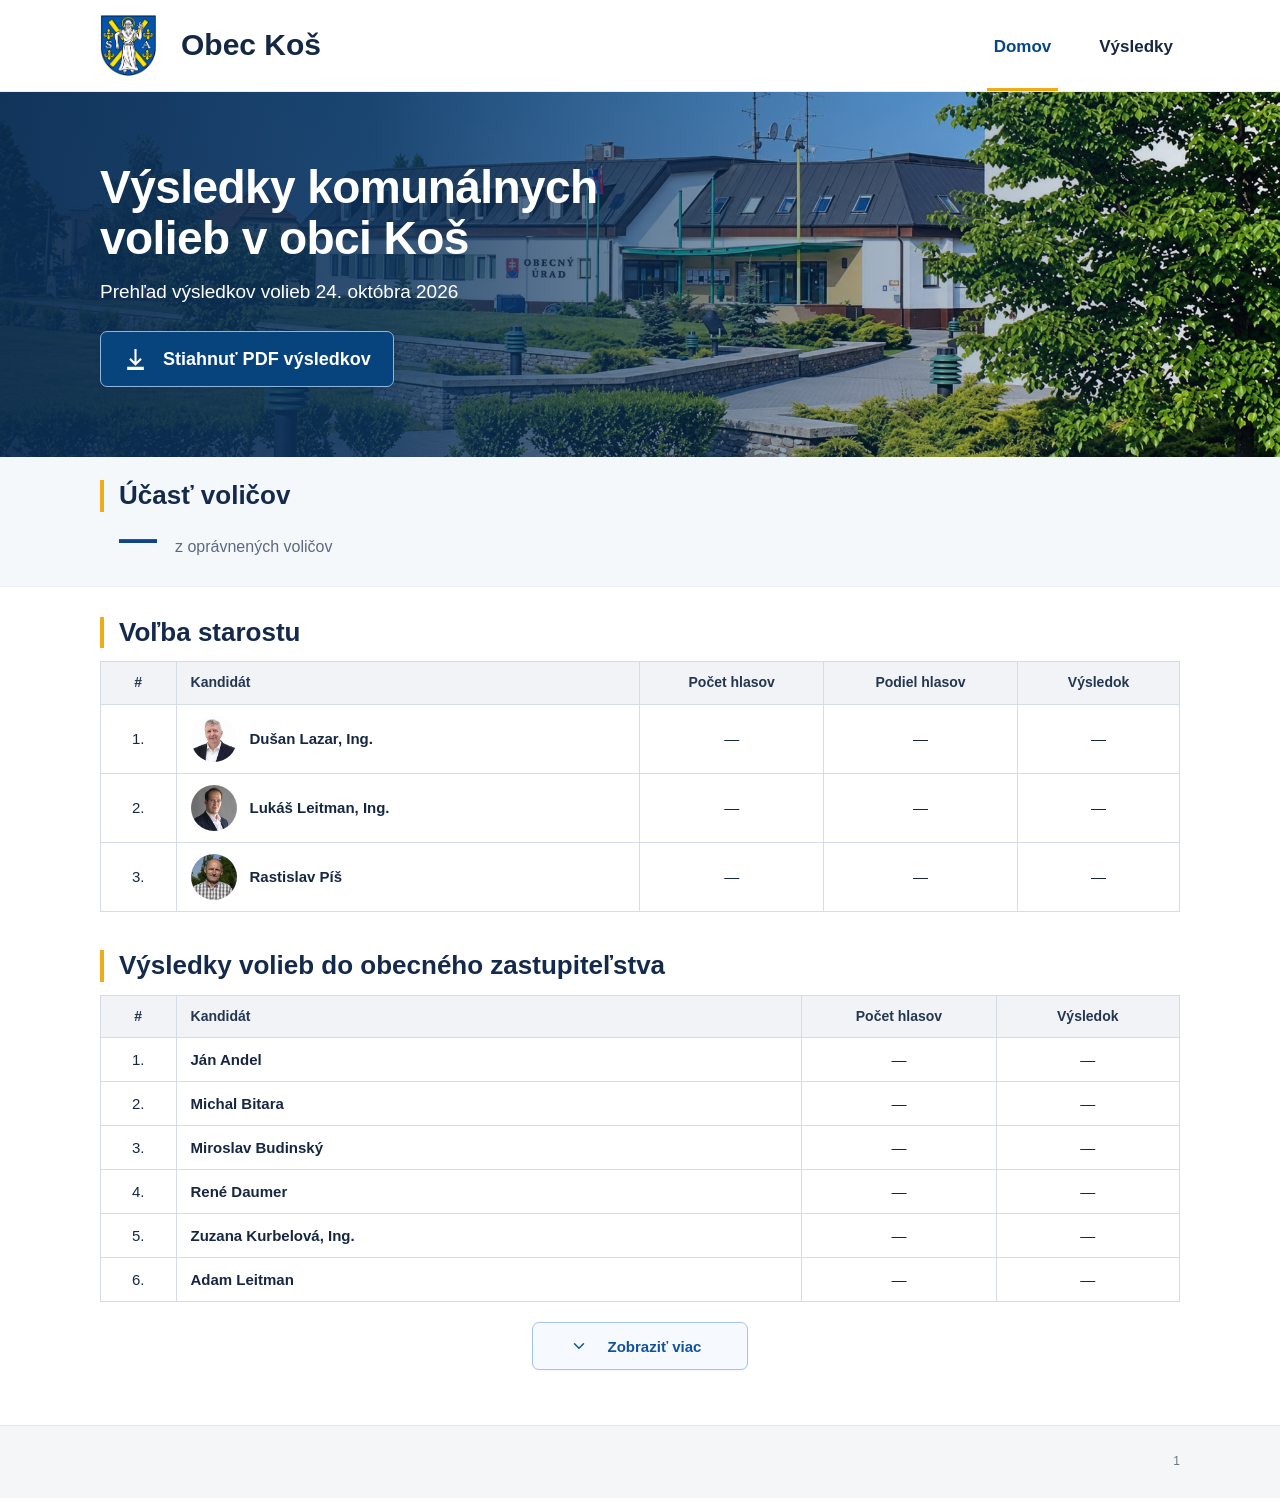
==== index.html @ 9aac78eb "Initial commit" ====
<!doctype html>
<html lang="sk">
<head>
  <meta charset="utf-8">
  <meta name="viewport" content="width=device-width, initial-scale=1">
  <meta name="theme-color" content="#123b65">
  <meta name="description" content="Komunálne voľby v obci Koš – výsledky volieb starostu a obecného zastupiteľstva.">
  <title>Komunálne voľby 2026 | Obec Koš</title>
  <link rel="icon" type="image/png" href="assets/favicon.png">
  <link rel="stylesheet" href="style.css">
  <script src="data.js" defer></script>
  <script src="script.js" defer></script>
  <script src="pdf.js" defer></script>
</head>
<body data-page="home">
  <header class="site-header">
    <div class="container header-inner">
      <a class="brand" href="index.html" aria-label="Obec Koš – domov">
        <img class="crest" src="assets/erb-kos.png" alt="Erb obce Koš" width="64" height="62">
        <span>Obec Koš</span>
      </a>
      <button class="menu-button" id="menu-button" type="button" aria-label="Otvoriť navigáciu" aria-controls="navigation" aria-expanded="false">
        <svg aria-hidden="true" viewBox="0 0 24 24" width="23" height="23" fill="none" stroke="currentColor" stroke-width="2" stroke-linecap="round"><path d="M4 6h16M4 12h16M4 18h16"/></svg>
      </button>
      <nav class="navigation" id="navigation" aria-label="Hlavná navigácia">
        <a class="current" aria-current="page" href="index.html">Domov</a>
        <a href="vysledky.html">Výsledky</a>
      </nav>
    </div>
  </header>

  <main>
    <section class="hero">
      <div class="container hero-inner">
        <h1>Výsledky komunálnych volieb v obci Koš</h1>
        <p>Prehľad výsledkov volieb 24. októbra 2026</p>
        <button class="download-button" id="pdf-download" type="button" aria-label="Stiahnuť aktuálne PDF výsledkov volieb">
          <svg aria-hidden="true" viewBox="0 0 24 24" width="25" height="25" fill="currentColor"><path d="M11 2h2v12.17l3.59-3.58L18 12l-6 6-6-6 1.41-1.41L11 14.17V2ZM4 19h16v3H4v-3Z"/></svg>
          <span>Stiahnuť PDF výsledkov</span>
        </button>
      </div>
    </section>

    <section class="turnout-band" aria-labelledby="turnout-heading">
      <div class="container turnout-inner">
        <h2 id="turnout-heading" class="heading">Účasť voličov</h2>
        <div class="turnout-value"><strong id="turnout-value">—</strong><span>z oprávnených voličov</span></div>
      </div>
    </section>

    <div class="container sections">
      <section class="election-section" aria-labelledby="mayor-heading">
        <h2 id="mayor-heading" class="heading">Voľba starostu</h2>
        <div class="table-wrap">
          <table class="data-table mayor-table">
            <thead><tr><th scope="col">#</th><th scope="col">Kandidát</th><th scope="col">Počet hlasov</th><th scope="col">Podiel hlasov</th><th scope="col">Výsledok</th></tr></thead>
            <tbody id="mayor-body"><tr><td colspan="5">Načítavam údaje…</td></tr></tbody>
          </table>
        </div>
      </section>

      <section class="election-section" aria-labelledby="council-heading">
        <h2 id="council-heading" class="heading">Výsledky volieb do obecného zastupiteľstva</h2>
        <div class="table-wrap">
          <table class="data-table council-table">
            <thead><tr><th scope="col">#</th><th scope="col">Kandidát</th><th scope="col">Počet hlasov</th><th scope="col">Výsledok</th></tr></thead>
            <tbody id="council-body"><tr><td colspan="4">Načítavam údaje…</td></tr></tbody>
          </table>
        </div>
        <button class="more-button" id="show-more" type="button" aria-expanded="false" aria-controls="council-body" hidden>
          <svg viewBox="0 0 24 24" width="17" height="17" fill="none" stroke="currentColor" stroke-width="2" stroke-linecap="round" stroke-linejoin="round" aria-hidden="true"><path d="m6 9 6 6 6-6"/></svg>
          <span>Zobraziť viac</span>
        </button>
      </section>
    </div>
  </main>
  <footer class="site-footer"><div class="container footer-inner"><span id="view-counter" aria-label="Počet otvorení v tomto prehliadači"></span></div></footer>
</body>
</html>
---- style.css ----
:root {
  --ink: #172742;
  --navy: #123b65;
  --blue: #074783;
  --gold: #efac18;
  --muted: #5b6980;
  --line: #d4dce5;
  --paper: #fff;
}
* { box-sizing: border-box; }
html { -webkit-text-size-adjust: 100%; text-size-adjust: 100%; }
body { margin: 0; background: #fff; color: var(--ink); font: 16px/1.48 "Aptos", "Segoe UI", Tahoma, Arial, sans-serif; }
button, a { -webkit-tap-highlight-color: transparent; }
button { font: inherit; }
a { color: inherit; }
a:focus-visible, button:focus-visible { outline: 3px solid var(--gold); outline-offset: 3px; }
.container { width: min(calc(100% - 48px), 1080px); margin-inline: auto; }

.site-header { position: relative; z-index: 10; background: white; border-bottom: 1px solid #e8edf2; }
.header-inner { display: flex; align-items: center; justify-content: space-between; min-height: 91px; gap: 20px; }
.brand { display: inline-flex; align-items: center; gap: 19px; min-width: 0; color: #142744; font-size: 30px; font-weight: 700; text-decoration: none; white-space: nowrap; }
.crest { display: block; width: 62px; height: auto; aspect-ratio: 558 / 543; object-fit: contain; flex: none; }
.navigation { display: flex; align-items: stretch; align-self: stretch; gap: 34px; }
.navigation a { display: inline-flex; align-items: center; padding: 5px 7px 0; border-bottom: 3px solid transparent; font-size: 17px; font-weight: 600; text-decoration: none; }
.navigation a:hover { color: var(--blue); }
.navigation .current { border-bottom-color: var(--gold); color: var(--blue); }
.menu-button { display: none; }

.hero { background: linear-gradient(90deg, rgba(11,44,81,.94) 0%, rgba(11,50,91,.86) 29%, rgba(8,48,90,.38) 68%, rgba(8,48,90,.08) 100%), url('assets/obecny-urad.jpg') center 51% / cover no-repeat; }
.hero-inner { display: flex; flex-direction: column; align-items: flex-start; justify-content: center; min-height: 365px; padding-block: 38px; }
.hero h1 { max-width: 620px; margin: 0; font-size: clamp(33px, 3.6vw, 47px); line-height: 1.12; font-weight: 700; letter-spacing: -.6px; color: #fff; text-wrap: balance; }
.hero p { margin: 13px 0 25px; color: #fff; font-size: 19px; }
.download-button { display: inline-flex; align-items: center; justify-content: center; gap: 15px; min-height: 56px; cursor: pointer; font-family: inherit; padding: 11px 22px; color: white; text-decoration: none; font-size: 18px; font-weight: 600; background: #07447e; border: 1px solid #91b5dc; border-radius: 7px; box-shadow: 0 1px 4px rgba(3,23,54,.12); transition: background-color .15s ease, border-color .15s ease; }
.download-button svg { flex: none; }
.download-button:hover { background: #053767; border-color: #d6e6f4; }
.download-button:active { background: #022a50; }

.turnout-band { background: #f5f8fb; border-bottom: 1px solid #edf0f4; }
.turnout-inner { padding-block: 23px 25px; }
.heading { margin: 0 0 13px; padding-left: 15px; border-left: 4px solid var(--gold); color: #142a4c; font-size: 26px; line-height: 1.22; font-weight: 700; }
.turnout-inner .heading { margin-bottom: 7px; }
.turnout-value { display: flex; align-items: baseline; flex-wrap: wrap; gap: 8px 18px; padding-left: 19px; }
.turnout-value strong { font-size: 38px; line-height: 1.1; color: #0e4387; font-weight: 700; font-variant-numeric: tabular-nums; }
.turnout-value span { font-size: 16px; color: var(--muted); }

.sections { padding-block: 30px 55px; }
.election-section + .election-section { margin-top: 38px; }
.table-wrap { width: 100%; }
.data-table { width: 100%; border-collapse: collapse; table-layout: fixed; font-size: 15px; line-height: 1.4; }
.data-table th, .data-table td { padding: 11px 14px; border: 1px solid var(--line); text-align: left; vertical-align: middle; overflow-wrap: break-word; }
.data-table th { background: #f1f3f6; color: #243650; font-size: 14px; font-weight: 700; }
/* Poradie, meno, hlasy, (percentá pri starostovi), výsledok. */
.mayor-table th:nth-child(1) { width: 7%; }
.mayor-table th:nth-child(2) { width: 43%; }
.mayor-table th:nth-child(3) { width: 17%; }
.mayor-table th:nth-child(4) { width: 18%; }
.mayor-table th:nth-child(5) { width: 15%; }
.council-table th:nth-child(1) { width: 7%; }
.council-table th:nth-child(2) { width: 58%; }
.council-table th:nth-child(3) { width: 18%; }
.council-table th:nth-child(4) { width: 17%; }
.data-table td:first-child, .data-table th:first-child { text-align: center; font-variant-numeric: tabular-nums; }
.mayor-table td:nth-child(n+3), .mayor-table th:nth-child(n+3),
.council-table td:nth-child(n+3), .council-table th:nth-child(n+3) { text-align: center; }
.mayor-table td:nth-child(3), .mayor-table td:nth-child(4), .council-table td:nth-child(3) { font-variant-numeric: tabular-nums; }
.candidate { display: flex; align-items: center; gap: 13px; min-width: 0; }
.candidate-name { display: flex; flex-direction: column; align-items: flex-start; font-weight: 600; min-width: 0; }
.portrait { display: block; flex: none; width: 46px; height: 46px; border-radius: 50%; object-fit: cover; object-position: center 25%; }
.status-badge {
  display: inline-flex;
  justify-content: center;
  align-items: center;
  width: 106px;
  max-width: 100%;
  min-height: 30px;
  padding: 4px 10px;
  border-radius: 6px;
  font-size: 13px;
  font-weight: 600;
  line-height: 1.25;
  white-space: nowrap;
}
.status-elected { background: #e0f3e3; color: #236331; }
.status-not-elected { background: #edf1f6; color: #425775; }
.mobile-status { display: none; }
.more-button {
  display: flex;
  align-items: center;
  justify-content: center;
  gap: 11px;
  width: 216px;
  max-width: 100%;
  height: 48px;
  margin: 20px auto 0;
  padding: 0 18px;
  border: 1px solid #a5c4e7;
  border-radius: 7px;
  background: #f6f9fe;
  color: #10539a;
  font-size: 15px;
  font-weight: 600;
  line-height: 1;
  white-space: nowrap;
  cursor: pointer;
  box-shadow: 0 1px 2px rgba(20, 48, 81, .05);
  transition: background-color .15s ease, border-color .15s ease, box-shadow .15s ease;
}
.more-button svg { flex: none; width: 18px; height: 18px; transition: transform .15s ease; }
.more-button span { display: inline-block; min-width: 112px; text-align: center; }
.more-button:hover { background: #eaf3ff; border-color: #6c9ed4; box-shadow: 0 2px 6px rgba(20, 48, 81, .10); }
.more-button:active { background: #dfeeff; }
.more-button[aria-expanded="true"] svg { transform: rotate(180deg); }
[hidden] { display: none !important; }

.document { padding-top: 40px; padding-bottom: 55px; }
.document-top { padding-bottom: 15px; border-bottom: 1px solid #8d98a5; }
.document-top h1 { margin: 0 0 4px; font-size: 27px; font-weight: 700; line-height: 1.2; }
.document-top p { margin: 0; font-size: 14px; color: var(--muted); }
.document-section { margin-top: 29px; }
.document-section h2 { margin: 0 0 11px; color: #202d40; font-size: 20px; font-weight: 700; }
.plain-table { font-size: 14px; }
.plain-table th { background: #f5f5f5; }
.plain-table th:first-child { width: 8%; }
.plain-table th:nth-child(2) { width: 47%; }
.plain-table th:nth-child(3) { width: 15%; }
.plain-table th:nth-child(4) { width: 15%; }
.plain-table th:nth-child(5) { width: 15%; }
.plain-council th:first-child { width: 8%; }
.plain-council th:nth-child(2) { width: 57%; }
.plain-council th:nth-child(3) { width: 17%; }
.plain-council th:nth-child(4) { width: 18%; }
.plain-table td:nth-child(2) { font-weight: 500; }
.plain-table th:nth-child(2), .plain-table td:nth-child(2) { text-align: left; }

.site-footer { margin-top: auto; min-height: 72px; background: #f4f6f8; border-top: 1px solid #e5eaf0; }
.footer-inner { display: flex; align-items: center; justify-content: flex-end; min-height: 72px; }
#view-counter { font-size: 12px; color: #6c7787; font-variant-numeric: tabular-nums; }

@media (max-width: 760px) {
  .container { width: min(calc(100% - 36px), 1080px); }
  .header-inner { min-height: 76px; }
  .brand { gap: 10px; font-size: 25px; }
  .crest { width: 48px; }
  .menu-button { display: inline-flex; align-items: center; justify-content: center; width: 44px; height: 44px; flex: none; background: white; border: 1px solid #cdd8e3; border-radius: 5px; color: var(--ink); cursor: pointer; }
  .navigation { display: none; position: absolute; top: 100%; left: 0; right: 0; padding: 7px 18px 12px; border-top: 1px solid #edf0f3; border-bottom: 1px solid #cdd7e2; background: white; box-shadow: 0 7px 12px rgba(0,0,0,.07); }
  .navigation.open { display: flex; flex-direction: column; gap: 2px; }
  .navigation a { min-height: 46px; padding: 10px 14px; font-size: 16px; border-bottom: 0; border-left: 3px solid transparent; }
  .navigation .current { border-left-color: var(--gold); background: #f4f7fa; }
  .hero { background-position: 63% center; background-image: linear-gradient(90deg,rgba(8,41,79,.94),rgba(8,45,86,.77) 71%,rgba(8,45,86,.4)),url('assets/obecny-urad.jpg'); }
  .hero-inner { min-height: 328px; padding-block: 28px; }
  .hero h1 { max-width: 560px; font-size: clamp(29px,5.2vw,38px); line-height: 1.15; letter-spacing: -.25px; text-wrap: wrap; }
  .hero p { margin: 12px 0 22px; font-size: 16px; }
  .download-button { min-height: 50px; padding: 10px 15px; font-size: 16px; gap: 11px; }
  .download-button svg { width: 22px; height: 22px; }
  .heading { font-size: 23px; }
  .sections { padding-block: 26px 40px; }
  .election-section + .election-section { margin-top: 34px; }
  .data-table { font-size: 14px; }
  .data-table th, .data-table td { padding: 9px 10px; }
  .data-table th { font-size: 13px; }
  .portrait { width: 40px; height: 40px; }
  .candidate { gap: 9px; }
  .document { padding-block: 26px 44px; }
  .document-top h1 { font-size: 25px; }
}
@media (max-width: 550px) {
  .container { width: min(calc(100% - 28px), 1080px); }
  .header-inner { min-height: 70px; }
  .brand { font-size: clamp(21px,5.8vw,25px); }
  .crest { width: 43px; }
  .hero-inner { min-height: 305px; }
  .hero h1 { font-size: clamp(28px,7.2vw,36px); }
  .hero p { font-size: 15px; }
  .download-button { max-width: 100%; font-size: 15px; }
  .turnout-inner { padding-block: 19px 21px; }
  .turnout-inner .heading { font-size: 23px; }
  .turnout-value { padding-left: 14px; gap: 6px 12px; }
  .turnout-value strong { font-size: 31px; }
  .turnout-value span { font-size: 14px; }
  .heading { font-size: clamp(21px,5.8vw,25px); padding-left: 11px; }
  .data-table th, .data-table td { padding: 9px 7px; }
  .data-table th { font-size: 12px; line-height: 1.25; }
  .mayor-table th:nth-child(1) { width: 8%; }
  .mayor-table th:nth-child(2) { width: 49%; }
  .mayor-table th:nth-child(3) { width: 20%; }
  .mayor-table th:nth-child(4) { width: 23%; }
  .mayor-table th:nth-child(5), .mayor-table td:nth-child(5) { display: none; }
  .council-table th:nth-child(1) { width: 10%; }
  .council-table th:nth-child(2) { width: 65%; }
  .council-table th:nth-child(3) { width: 25%; }
  .council-table th:nth-child(4), .council-table td:nth-child(4) { display: none; }
  .candidate { align-items: center; gap: 7px; }
  .portrait { width: 37px; height: 37px; }
  .candidate-name { font-size: 13px; line-height: 1.3; }
  .data-table td { font-size: 13px; }
  .mobile-status { display: block; margin-top: 4px; font-size: 11px; color: #49617a; font-weight: 500; }
  .status-badge.mobile-status { display: inline-flex; width: auto; min-width: 83px; min-height: 23px; margin-top: 5px; padding: 3px 8px; font-size: 11px; }
  .status-elected.mobile-status { color: #236331; }
  .status-not-elected.mobile-status { color: #425775; }
  .document-top h1 { font-size: 23px; }
  .document-section h2 { font-size: 18px; }
  .plain-table th:nth-child(1) { width: 10%; }
  .plain-table th:nth-child(2) { width: 46%; }
  .plain-table th:nth-child(3) { width: 21%; }
  .plain-table th:nth-child(4) { width: 23%; }
  .plain-table th:nth-child(5), .plain-table td:nth-child(5) { display: none; }
  .plain-council th:nth-child(1) { width: 10%; }
  .plain-council th:nth-child(2) { width: 63%; }
  .plain-council th:nth-child(3) { width: 27%; }
  .plain-council th:nth-child(4), .plain-council td:nth-child(4) { display: none; }
  .plain-table td:nth-child(2) { font-size: 13px; overflow-wrap: normal; }
  .footer-inner { min-height: 56px; }
  .site-footer { min-height: 56px; }
}
@media (max-width: 350px) {
  .container { width: calc(100% - 22px); }
  .hero h1 { font-size: 27px; }
  .download-button { gap: 8px; padding-inline: 10px; font-size: 14px; }
  .data-table th, .data-table td { padding-inline: 5px; }
  .portrait { width: 33px; height: 33px; }
  .candidate { gap: 5px; }
  .candidate-name { font-size: 12.5px; }
  .plain-table td:nth-child(2) { font-size: 12.5px; }
}
@media (prefers-reduced-motion: reduce) { *, *::before, *::after { scroll-behavior: auto !important; transition: none !important; } }
@media print {
  @page { size: A4 portrait; margin: 13mm; }
  body { color: black; font-family: Arial, sans-serif; font-size: 11px; }
  .site-header, .site-footer, .hero, .turnout-band, .more-button { display: none !important; }
  .container { width: 100%; max-width: none; }
  .document { padding: 0; }
  .document-top h1 { color: black; font-size: 19px; }
  .document-section { margin-top: 16px; break-inside: avoid; }
  .document-section h2 { font-size: 14px; }
  .data-table th, .data-table td { border: 1px solid #555; padding: 5px 6px; font-size: 10px; }
  .plain-table th:nth-child(5), .plain-table td:nth-child(5),
  .plain-council th:nth-child(4), .plain-council td:nth-child(4) { display: table-cell; }
  .plain-table th:nth-child(1) { width: 8%; }
  .plain-table th:nth-child(2) { width: 47%; }
  .plain-table th:nth-child(3), .plain-table th:nth-child(4), .plain-table th:nth-child(5) { width: 15%; }
  .plain-council th:nth-child(1) { width: 8%; }
  .plain-council th:nth-child(2) { width: 57%; }
  .plain-council th:nth-child(3) { width: 17%; }
  .plain-council th:nth-child(4) { width: 18%; }
  .mobile-status { display: none !important; }
  .data-table tr { break-inside: avoid; }
}
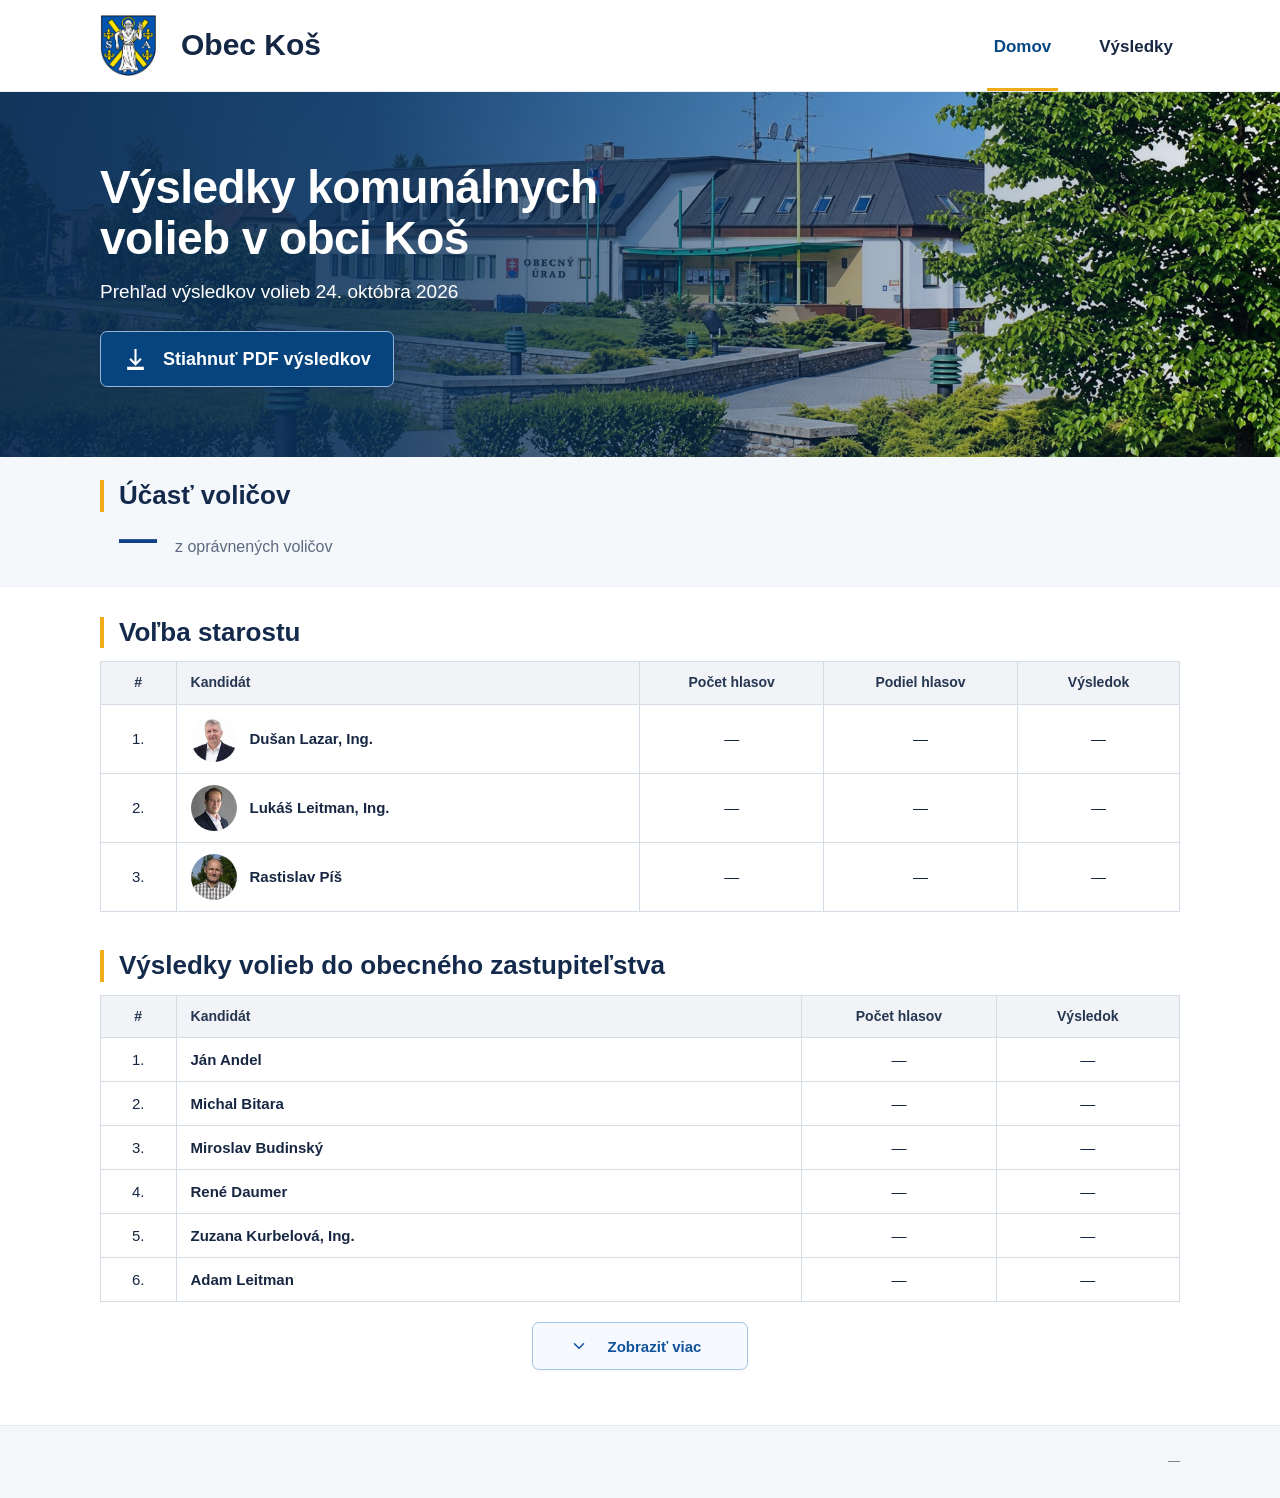
==== commit 47b7302f: "Minor changes" ====
--- a/index.html
+++ b/index.html
@@ -6,7 +6,7 @@
   <meta name="theme-color" content="#123b65">
   <meta name="description" content="Komunálne voľby v obci Koš – výsledky volieb starostu a obecného zastupiteľstva.">
   <title>Komunálne voľby 2026 | Obec Koš</title>
-  <link rel="icon" type="image/png" href="assets/favicon.png">
+  <link rel="icon" type="image/png" href="assets/favicon.png?v=2">
   <link rel="stylesheet" href="style.css">
   <script src="data.js" defer></script>
   <script src="script.js" defer></script>
@@ -74,6 +74,6 @@
       </section>
     </div>
   </main>
-  <footer class="site-footer"><div class="container footer-inner"><span id="view-counter" aria-label="Počet otvorení v tomto prehliadači"></span></div></footer>
+  <footer class="site-footer"><div class="container footer-inner"><span id="view-counter" aria-label="Počet otvorení webovej stránky"></span></div></footer>
 </body>
 </html>
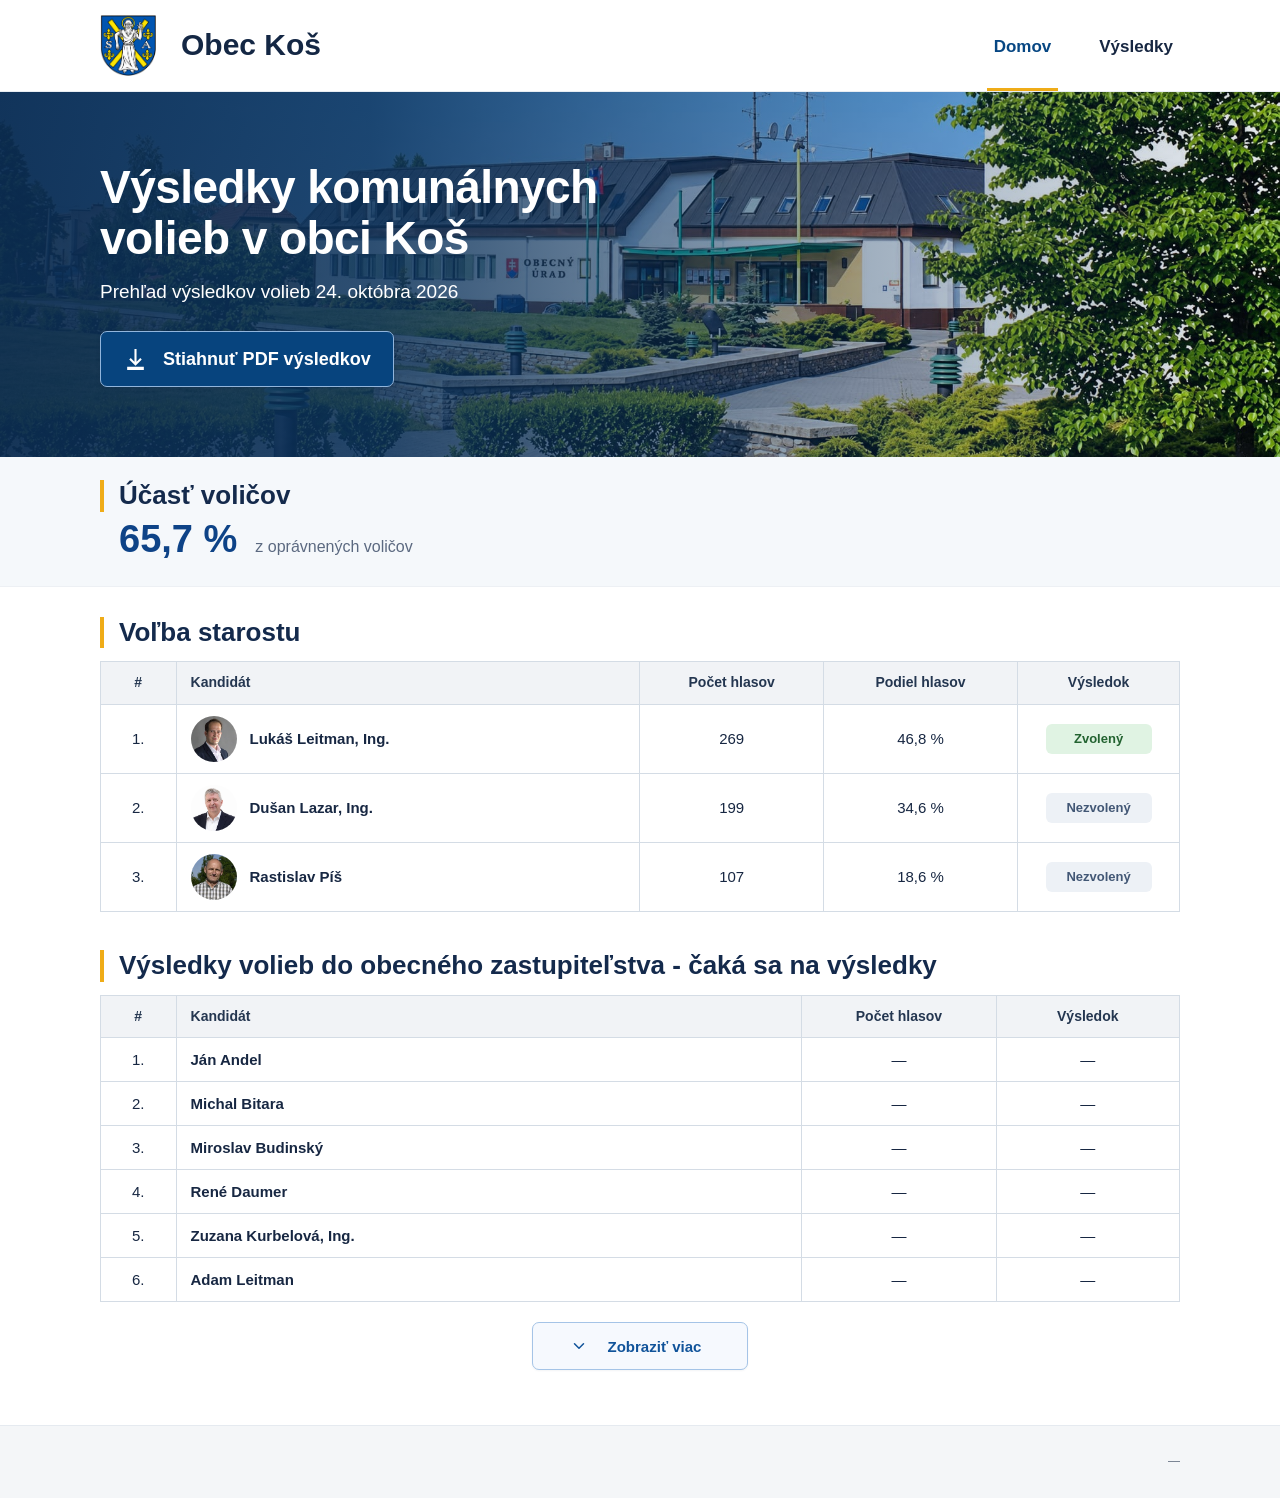
==== commit 8cc1747a: "Update election results heading text" ====
--- a/index.html
+++ b/index.html
@@ -60,7 +60,7 @@
       </section>
 
       <section class="election-section" aria-labelledby="council-heading">
-        <h2 id="council-heading" class="heading">Výsledky volieb do obecného zastupiteľstva</h2>
+        <h2 id="council-heading" class="heading">Výsledky volieb do obecného zastupiteľstva - čaká sa na výsledky</h2>
         <div class="table-wrap">
           <table class="data-table council-table">
             <thead><tr><th scope="col">#</th><th scope="col">Kandidát</th><th scope="col">Počet hlasov</th><th scope="col">Výsledok</th></tr></thead>
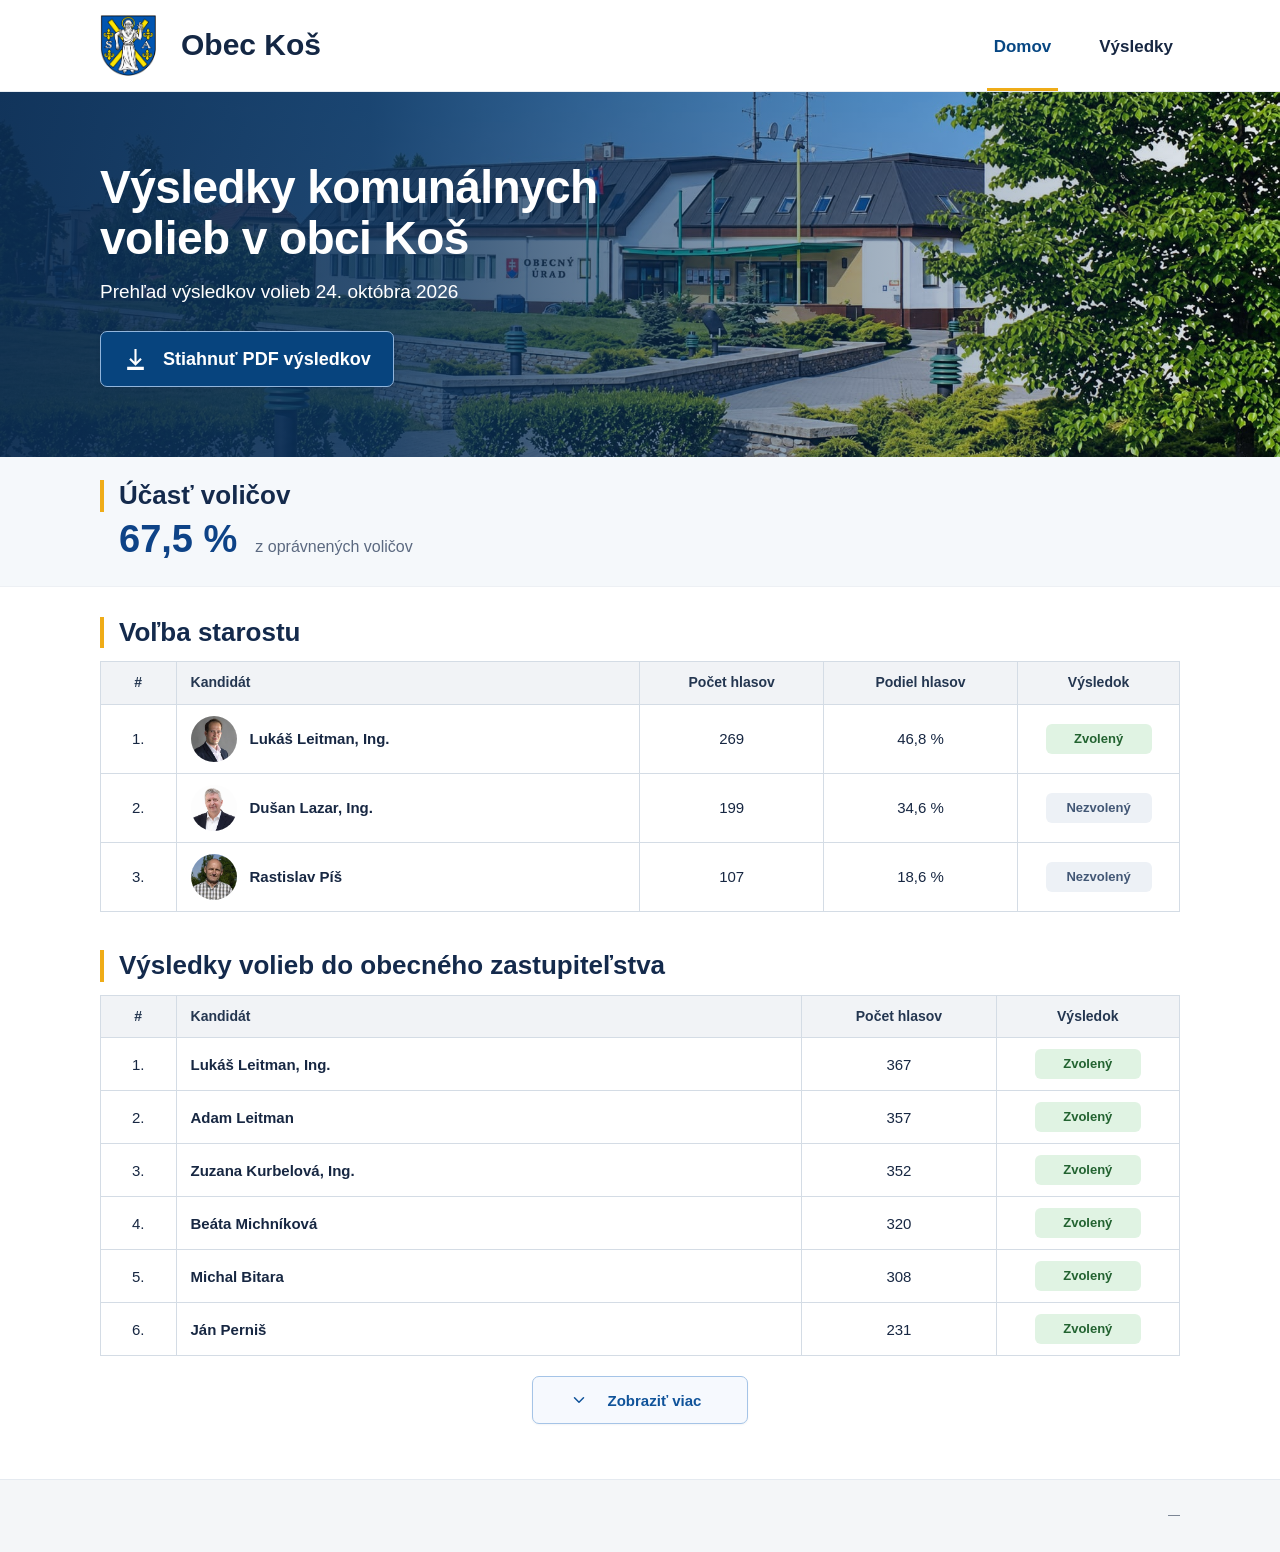
==== commit bdc5599e: "Update election results heading in index.html" ====
--- a/index.html
+++ b/index.html
@@ -60,7 +60,7 @@
       </section>
 
       <section class="election-section" aria-labelledby="council-heading">
-        <h2 id="council-heading" class="heading">Výsledky volieb do obecného zastupiteľstva - čaká sa na výsledky</h2>
+        <h2 id="council-heading" class="heading">Výsledky volieb do obecného zastupiteľstva</h2>
         <div class="table-wrap">
           <table class="data-table council-table">
             <thead><tr><th scope="col">#</th><th scope="col">Kandidát</th><th scope="col">Počet hlasov</th><th scope="col">Výsledok</th></tr></thead>
